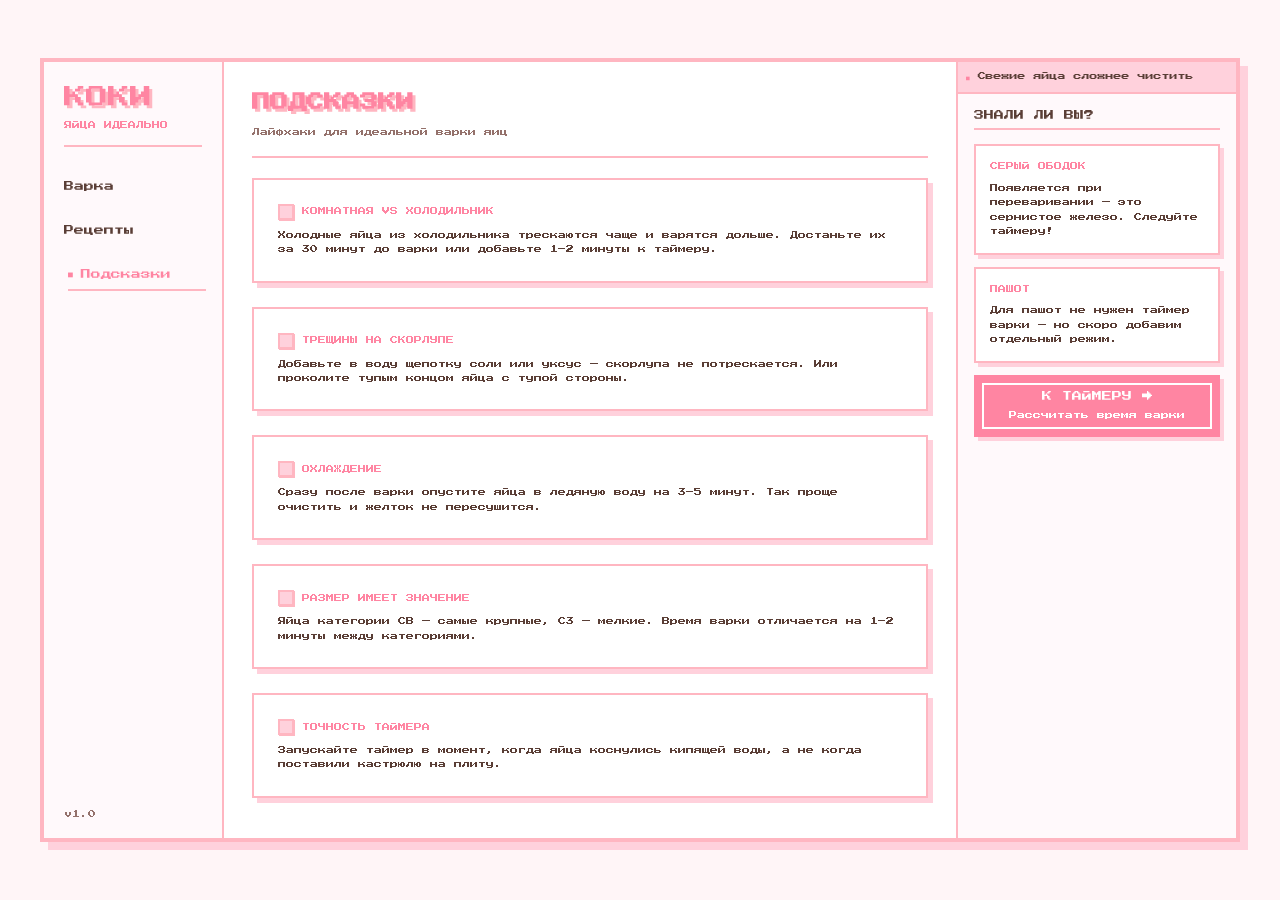
==== hints.html @ 268f778a "v0.1" ====
<!DOCTYPE html>
<html lang="ru">
<head>
  <meta charset="UTF-8">
  <meta name="viewport" content="width=device-width, initial-scale=1.0, viewport-fit=cover">
  <title>КОКИ — Подсказки</title>
  <link rel="stylesheet" href="css/styles.css">
</head>
<body>
  <div class="app">
    <aside class="sidebar">
      <div class="brand">
        <div class="brand-title">КОКИ</div>
        <div class="brand-subtitle">яйца идеально</div>
      </div>
      <a href="index.html" class="nav-link">Варка</a>
      <a href="recipes.html" class="nav-link">Рецепты</a>
      <a href="hints.html" class="nav-link active rounded">Подсказки</a>
      <div class="nav-footer">v1.0</div>
    </aside>

    <main class="main">
      <header class="page-header">
        <h1 class="page-title">Подсказки</h1>
        <p class="page-subtitle">Лайфхаки для идеальной варки яиц</p>
      </header>

      <div class="options" style="grid-template-columns: 1fr;">
        <div class="tip-card" style="box-shadow: 5px 5px 0 #ffd1dc; padding: 24px;">
          <div class="tip-card-title"><span class="icon-slot icon-slot--sm" data-icon="hint-temp" aria-hidden="true"></span>Комнатная vs холодильник</div>
          <p>Холодные яйца из холодильника трескаются чаще и варятся дольше. Достаньте их за 30 минут до варки или добавьте 1–2 минуты к таймеру.</p>
        </div>
        <div class="tip-card" style="box-shadow: 5px 5px 0 #ffd1dc; padding: 24px;">
          <div class="tip-card-title"><span class="icon-slot icon-slot--sm" data-icon="hint-crack" aria-hidden="true"></span>Трещины на скорлупе</div>
          <p>Добавьте в воду щепотку соли или уксус — скорлупа не потрескается. Или проколите тупым концом яйца с тупой стороны.</p>
        </div>
        <div class="tip-card" style="box-shadow: 5px 5px 0 #ffd1dc; padding: 24px;">
          <div class="tip-card-title"><span class="icon-slot icon-slot--sm" data-icon="hint-cool" aria-hidden="true"></span>Охлаждение</div>
          <p>Сразу после варки опустите яйца в ледяную воду на 3–5 минут. Так проще очистить и желток не пересушится.</p>
        </div>
        <div class="tip-card" style="box-shadow: 5px 5px 0 #ffd1dc; padding: 24px;">
          <div class="tip-card-title"><span class="icon-slot icon-slot--sm" data-icon="hint-size" aria-hidden="true"></span>Размер имеет значение</div>
          <p>Яйца категории СВ — самые крупные, С3 — мелкие. Время варки отличается на 1–2 минуты между категориями.</p>
        </div>
        <div class="tip-card" style="box-shadow: 5px 5px 0 #ffd1dc; padding: 24px;">
          <div class="tip-card-title"><span class="icon-slot icon-slot--sm" data-icon="hint-timer" aria-hidden="true"></span>Точность таймера</div>
          <p>Запускайте таймер в момент, когда яйца коснулись кипящей воды, а не когда поставили кастрюлю на плиту.</p>
        </div>
      </div>
    </main>

    <aside class="panel">
      <div class="ticker">
        <div class="ticker-content">
          <span class="ticker-item">Свежие яйца сложнее чистить</span>
          <span class="ticker-item">Яйца старше 7 дней легче очищаются</span>
          <span class="ticker-item">Варите на среднем огне</span>
        </div>
      </div>
      <div class="panel-body">
        <div class="panel-title">Знали ли вы?</div>
        <div class="tip-card">
          <div class="tip-card-title">Серый ободок</div>
          <p>Появляется при переваривании — это сернистое железо. Следуйте таймеру!</p>
        </div>
        <div class="tip-card">
          <div class="tip-card-title">Пашот</div>
          <p>Для пашот не нужен таймер варки — но скоро добавим отдельный режим.</p>
        </div>
        <div class="feature-box">
          <a href="index.html" style="color: #fff; text-decoration: none;">
            <div class="feature-box-title">К таймеру →</div>
            <p>Рассчитать время варки</p>
          </a>
        </div>
      </div>
    </aside>
  </div>
</body>
</html>
---- css/styles.css ----
@import url("https://fonts.googleapis.com/css2?family=Press+Start+2P&display=swap");

*,
*::before,
*::after {
  outline: none;
  box-sizing: border-box;
  margin: 0;
  padding: 0;
}

html {
  -webkit-font-smoothing: none;
  -moz-osx-font-smoothing: unset;
  text-rendering: geometricPrecision;
  overflow-x: hidden;
}

body {
  background-color: #fff5f7;
  font-family: "Press Start 2P", monospace;
  font-size: 10px;
  color: #5a3e36;
  display: flex;
  justify-content: center;
  align-items: center;
  min-height: 100vh;
  min-height: 100dvh;
  width: 100%;
  padding: 2em;
  padding: max(2em, env(safe-area-inset-top)) max(2em, env(safe-area-inset-right)) max(2em, env(safe-area-inset-bottom)) max(2em, env(safe-area-inset-left));
  image-rendering: pixelated;
  overflow-x: hidden;
}

.app {
  background-color: #fff;
  max-width: 1200px;
  width: 100%;
  min-height: 85vh;
  max-height: 820px;
  display: grid;
  grid-template-columns: 180px 1fr 280px;
  position: relative;
  border: 4px solid #ffb6c1;
  border-radius: 0;
  box-shadow: 8px 8px 0 #ffd1dc;
  overflow: hidden;
}

.app::before {
  content: "";
  position: absolute;
  inset: 0;
  background:
    linear-gradient(to right, transparent 97%, rgba(255, 182, 193, 0.35) 97%, rgba(255, 182, 193, 0.35) 100%),
    linear-gradient(to bottom, transparent 97%, rgba(255, 182, 193, 0.35) 97%, rgba(255, 182, 193, 0.35) 100%);
  background-size: 8px 8px;
  pointer-events: none;
  z-index: 1;
}

.app > * {
  position: relative;
  z-index: 2;
}

/* Sidebar */
.sidebar {
  display: flex;
  flex-direction: column;
  height: 100%;
  background-color: #fff9fb;
  border-right: 2px solid #ffb6c1;
  padding: 20px;
}

.nav-link {
  font-family: inherit;
  font-size: 10px;
  text-decoration: none;
  color: #5a3e36;
  display: flex;
  align-items: center;
  letter-spacing: 0;
  padding: 10px 0;
  border-bottom: 2px solid transparent;
  transition: color 0.1s steps(1);
}

.nav-link:hover {
  border-bottom-color: #ffb6c1;
  color: #ff85a2;
  transform: translateX(4px);
}

.nav-link + .nav-link {
  margin-top: 12px;
}

.nav-link.active {
  color: #ff85a2;
  border-bottom-color: #ffb6c1;
  transform: translateX(4px);
}

.nav-link.active::before,
.nav-link.rounded::before {
  content: "■";
  margin-right: 8px;
  font-size: 8px;
  color: #ff85a2;
}

.brand {
  margin-bottom: 24px;
  padding-bottom: 16px;
  border-bottom: 2px solid #ffb6c1;
}

.brand-title {
  font-size: 22px;
  font-family: inherit;
  line-height: 1.4;
  text-transform: uppercase;
  color: #ff85a2;
  text-shadow: 3px 3px 0 #ffb6c1;
}

.brand-subtitle {
  font-family: inherit;
  text-transform: uppercase;
  font-size: 8px;
  color: #ff85a2;
  margin-top: 8px;
}

.nav-footer {
  margin-top: auto;
  font-family: inherit;
  font-size: 8px;
  color: #94716b;
}

/* Main */
.main {
  padding: 28px;
  overflow-y: auto;
  display: flex;
  flex-direction: column;
}

.page-header {
  border-bottom: 2px solid #ffb6c1;
  padding-bottom: 16px;
  margin-bottom: 20px;
}

.page-title {
  font-size: 18px;
  font-family: inherit;
  text-transform: uppercase;
  color: #ff85a2;
  text-shadow: 3px 3px 0 #ffb6c1;
  line-height: 1.4;
}

.page-subtitle {
  font-size: 8px;
  margin-top: 10px;
  color: #94716b;
  line-height: 1.8;
}

/* Steps */
.steps {
  display: flex;
  gap: 4px;
  margin-bottom: 24px;
}

.step-dot {
  flex: 1;
  height: 8px;
  background-color: #ffd1dc;
  border-radius: 0;
  transition: background-color 0.1s steps(1);
}

.step-dot.done,
.step-dot.active {
  background-color: #ff85a2;
}

.step-label {
  font-family: inherit;
  font-size: 8px;
  text-transform: uppercase;
  color: #ff85a2;
  margin-bottom: 14px;
}

/* Option cards */
.options {
  display: grid;
  gap: 12px;
}

.options.cols-3 {
  grid-template-columns: repeat(3, 1fr);
}

.options.cols-5 {
  grid-template-columns: repeat(5, 1fr);
}

.options.cols-2 {
  grid-template-columns: repeat(2, 1fr);
}

.option-card {
  background-color: #fff9fb;
  border: 2px solid #ffb6c1;
  border-radius: 0;
  padding: 20px 12px;
  text-align: center;
  cursor: pointer;
  transition: transform 0.1s steps(1), border-color 0.1s steps(1);
  box-shadow: 4px 4px 0 #ffd1dc;
  font-family: inherit;
  color: inherit;
}

.option-card:hover {
  transform: translate(-2px, -2px);
  box-shadow: 6px 6px 0 #ffd1dc;
  border-color: #ff85a2;
}

.option-card.selected {
  background-color: #ff85a2;
  border-color: #ff85a2;
  color: #fff;
  box-shadow: 4px 4px 0 #ffb6c1;
}

.option-card .option-image {
  display: block;
  width: 96px;
  height: 96px;
  margin: 0 auto 12px;
  object-fit: contain;
  border: 2px solid #ffb6c1;
  background-color: #fff;
  box-shadow: 2px 2px 0 #ffb6c1;
  image-rendering: pixelated;
  image-rendering: crisp-edges;
}

.option-card.selected .option-image {
  border-color: #fff;
  box-shadow: 2px 2px 0 rgba(255, 255, 255, 0.4);
}

/* Заглушки иконок */
.icon-slot {
  display: block;
  width: 32px;
  height: 32px;
  margin: 0 auto 10px;
  border: 2px solid #ffb6c1;
  background-color: #ffd1dc;
  box-shadow: 2px 2px 0 #ffb6c1;
  flex-shrink: 0;
  image-rendering: pixelated;
}

.icon-slot--sm {
  display: inline-block;
  width: 16px;
  height: 16px;
  margin: 0 8px 0 0;
  vertical-align: middle;
  box-shadow: 1px 1px 0 #ffb6c1;
}

.icon-slot--lg {
  width: 48px;
  height: 48px;
  margin-bottom: 16px;
  box-shadow: 3px 3px 0 #ffb6c1;
}

.option-card.selected .icon-slot {
  border-color: #fff;
  background-color: rgba(255, 255, 255, 0.2);
  box-shadow: 2px 2px 0 rgba(255, 255, 255, 0.35);
}

.option-card .option-name {
  font-family: inherit;
  font-size: 10px;
  text-transform: uppercase;
  line-height: 1.6;
}

.option-card .option-desc {
  font-size: 8px;
  margin-top: 6px;
  opacity: 0.9;
  line-height: 1.6;
}

.option-card.selected .option-desc {
  color: rgba(255, 255, 255, 0.95);
}

.option-card.size-card {
  padding: 16px 8px;
}

.option-card.size-card .option-name {
  font-size: 14px;
}

/* Navigation buttons */
.wizard-nav {
  display: flex;
  justify-content: space-between;
  align-items: center;
  margin-top: auto;
  padding-top: 20px;
}

.btn {
  font-family: inherit;
  font-size: 10px;
  text-transform: uppercase;
  padding: 12px 20px;
  border-radius: 0;
  cursor: pointer;
  transition: transform 0.1s steps(1), background-color 0.1s steps(1);
  border: 2px solid transparent;
}

.btn-primary {
  background-color: #ff85a2;
  color: #fff;
  border-color: #ff85a2;
  box-shadow: 4px 4px 0 #ffd1dc;
}

.btn-primary:hover:not(:disabled) {
  background-color: #fff;
  color: #ff85a2;
  transform: translate(-2px, -2px);
  box-shadow: 6px 6px 0 #ffd1dc;
}

.btn-primary:disabled {
  opacity: 0.4;
  cursor: not-allowed;
}

.btn-secondary {
  background-color: #fff;
  color: #5a3e36;
  border: 2px solid #ffb6c1;
  box-shadow: 3px 3px 0 #ffd1dc;
}

.btn-secondary:hover {
  border-color: #ff85a2;
  color: #ff85a2;
  transform: translate(-2px, -2px);
}

/* Result screen */
.result-screen {
  display: flex;
  flex-direction: column;
  align-items: center;
  gap: 20px;
  flex: 1;
}

.result-summary {
  width: 100%;
  background-color: #fff9fb;
  border: 2px solid #ffb6c1;
  border-radius: 0;
  padding: 16px;
  box-shadow: 4px 4px 0 #ffd1dc;
}

.summary-row {
  display: flex;
  justify-content: space-between;
  padding: 8px 0;
  border-bottom: 2px solid #ffd1dc;
  font-size: 8px;
  line-height: 1.6;
}

.summary-row:last-child {
  border-bottom: none;
}

.summary-label {
  font-family: inherit;
  text-transform: uppercase;
  color: #94716b;
}

.summary-value {
  text-transform: uppercase;
}

.result-time {
  text-align: center;
}

.result-time-label {
  font-family: inherit;
  font-size: 8px;
  text-transform: uppercase;
  color: #94716b;
  margin-bottom: 8px;
}

.result-time-value {
  font-family: inherit;
  font-size: 28px;
  color: #ff85a2;
  text-shadow: 4px 4px 0 #ffb6c1;
  line-height: 1.4;
}

.result-time-hint {
  font-size: 8px;
  color: #94716b;
  margin-top: 8px;
  line-height: 1.6;
}

.result-actions {
  display: flex;
  gap: 10px;
  flex-wrap: wrap;
  justify-content: center;
}

/* Right panel */
.panel {
  border-left: 2px solid #ffb6c1;
  display: flex;
  flex-direction: column;
  background-color: #fff9fb;
  overflow: hidden;
}

.ticker {
  font-family: inherit;
  font-size: 8px;
  background-color: #ffd1dc;
  color: #5a3e36;
  padding: 10px 0;
  white-space: nowrap;
  overflow: hidden;
  flex-shrink: 0;
  border-bottom: 2px solid #ffb6c1;
}

.ticker-content {
  display: inline-block;
  animation: ticker 25s linear infinite;
}

@keyframes ticker {
  0% { transform: translateX(100%); }
  100% { transform: translateX(-100%); }
}

.ticker-item {
  display: inline-block;
  margin-right: 32px;
}

.ticker-item::before {
  content: "■";
  margin: 0 8px;
  font-size: 6px;
  color: #ff85a2;
}

.panel-body {
  padding: 16px;
  overflow-y: auto;
  flex: 1;
}

.panel-title {
  font-family: inherit;
  font-size: 10px;
  text-transform: uppercase;
  color: #5a3e36;
  border-bottom: 2px solid #ffb6c1;
  padding-bottom: 8px;
  margin-bottom: 14px;
}

.tip-card {
  background-color: #fff;
  border: 2px solid #ffb6c1;
  border-radius: 0;
  padding: 14px;
  margin-bottom: 12px;
  box-shadow: 4px 4px 0 #ffd1dc;
}

.tip-card-title {
  font-family: inherit;
  font-size: 8px;
  color: #ff85a2;
  text-transform: uppercase;
  margin-bottom: 8px;
  line-height: 1.6;
  display: flex;
  align-items: center;
}

.tip-card p {
  font-size: 8px;
  line-height: 1.8;
  color: #5a3e36;
}

.feature-box {
  background-color: #ff85a2;
  color: #fff;
  padding: 16px;
  border-radius: 0;
  text-align: center;
  margin-top: auto;
  position: relative;
  box-shadow: 4px 4px 0 #ffd1dc;
}

.feature-box::after {
  content: "";
  position: absolute;
  inset: 8px;
  border: 2px solid #fff;
  pointer-events: none;
}

.feature-box-title {
  font-family: inherit;
  font-size: 10px;
  text-transform: uppercase;
  margin-bottom: 8px;
}

.feature-box p {
  font-size: 8px;
  line-height: 1.6;
}

/* Placeholder pages */
.placeholder-content {
  flex: 1;
  display: flex;
  flex-direction: column;
  align-items: center;
  justify-content: center;
  text-align: center;
  padding: 36px 16px;
}

.placeholder-title {
  font-family: inherit;
  font-size: 14px;
  color: #ff85a2;
  text-transform: uppercase;
  margin-bottom: 12px;
}

.placeholder-text {
  color: #94716b;
  max-width: 42ch;
  line-height: 1.8;
  font-size: 8px;
}

.coming-soon {
  display: inline-block;
  margin-top: 16px;
  font-family: inherit;
  font-size: 8px;
  background-color: #ffd1dc;
  color: #5a3e36;
  padding: 8px 12px;
  border-radius: 0;
  border: 2px solid #ff85a2;
  box-shadow: 3px 3px 0 #ffb6c1;
}

.hidden {
  display: none !important;
}

/* Responsive */
@media screen and (max-width: 960px) {
  .app {
    grid-template-columns: 160px 1fr;
    max-height: none;
  }

  .panel {
    display: none;
  }

  .options.cols-3 {
    grid-template-columns: repeat(2, 1fr);
  }

  .options.cols-5 {
    grid-template-columns: repeat(3, 1fr);
  }
}

@media screen and (max-width: 600px) {
  body {
    padding: 0;
    padding-top: env(safe-area-inset-top);
    padding-bottom: env(safe-area-inset-bottom);
    align-items: stretch;
  }

  .app {
    grid-template-columns: 1fr;
    min-height: 100vh;
    min-height: 100dvh;
    max-height: none;
    height: auto;
    border-radius: 0;
    border-left: none;
    border-right: none;
    border-top: none;
    border-bottom: none;
    box-shadow: none;
  }

  .sidebar {
    display: grid;
    grid-template-columns: repeat(3, 1fr);
    gap: 8px;
    border-right: none;
    border-bottom: 2px solid #ffb6c1;
    padding: 12px;
    padding-top: max(12px, env(safe-area-inset-top));
  }

  .brand {
    grid-column: 1 / -1;
    margin-bottom: 4px;
    padding-bottom: 10px;
  }

  .brand-title {
    font-size: 16px;
  }

  .nav-link {
    justify-content: center;
    min-height: 44px;
    padding: 10px 6px;
    margin-top: 0 !important;
    border: 2px solid #ffd1dc;
    background-color: #fff;
  }

  .nav-link.active::before,
  .nav-link.rounded::before {
    display: none;
  }

  .nav-footer {
    display: none;
  }

  .main {
    padding: 16px 12px;
    padding-bottom: max(16px, env(safe-area-inset-bottom));
    overflow-y: visible;
  }

  .page-header {
    margin-bottom: 16px;
  }

  .page-title {
    font-size: 14px;
  }

  .page-subtitle {
    font-size: 8px;
    line-height: 1.6;
  }

  .options.cols-2 {
    grid-template-columns: 1fr;
  }

  .options.cols-3 {
    grid-template-columns: 1fr;
  }

  .options.cols-5 {
    grid-template-columns: repeat(2, 1fr);
  }

  .option-card {
    padding: 16px 12px;
    min-height: 44px;
  }

  .option-card .option-image {
    width: 72px;
    height: 72px;
  }

  .wizard-nav {
    flex-direction: column-reverse;
    gap: 10px;
    padding-bottom: env(safe-area-inset-bottom);
  }

  .wizard-nav .btn {
    width: 100%;
    min-height: 44px;
    text-align: center;
    justify-content: center;
  }

  .result-screen {
    gap: 16px;
  }

  .result-summary {
    padding: 12px;
  }

  .summary-row {
    flex-direction: column;
    gap: 4px;
    align-items: flex-start;
  }

  .result-time-value {
    font-size: 20px;
  }

  .result-actions .btn {
    width: 100%;
    min-height: 44px;
  }
}

@media screen and (max-width: 360px) {
  .options.cols-5 {
    grid-template-columns: 1fr;
  }

  .brand-title {
    font-size: 14px;
  }

  .nav-link {
    font-size: 8px;
    padding: 10px 4px;
  }
}
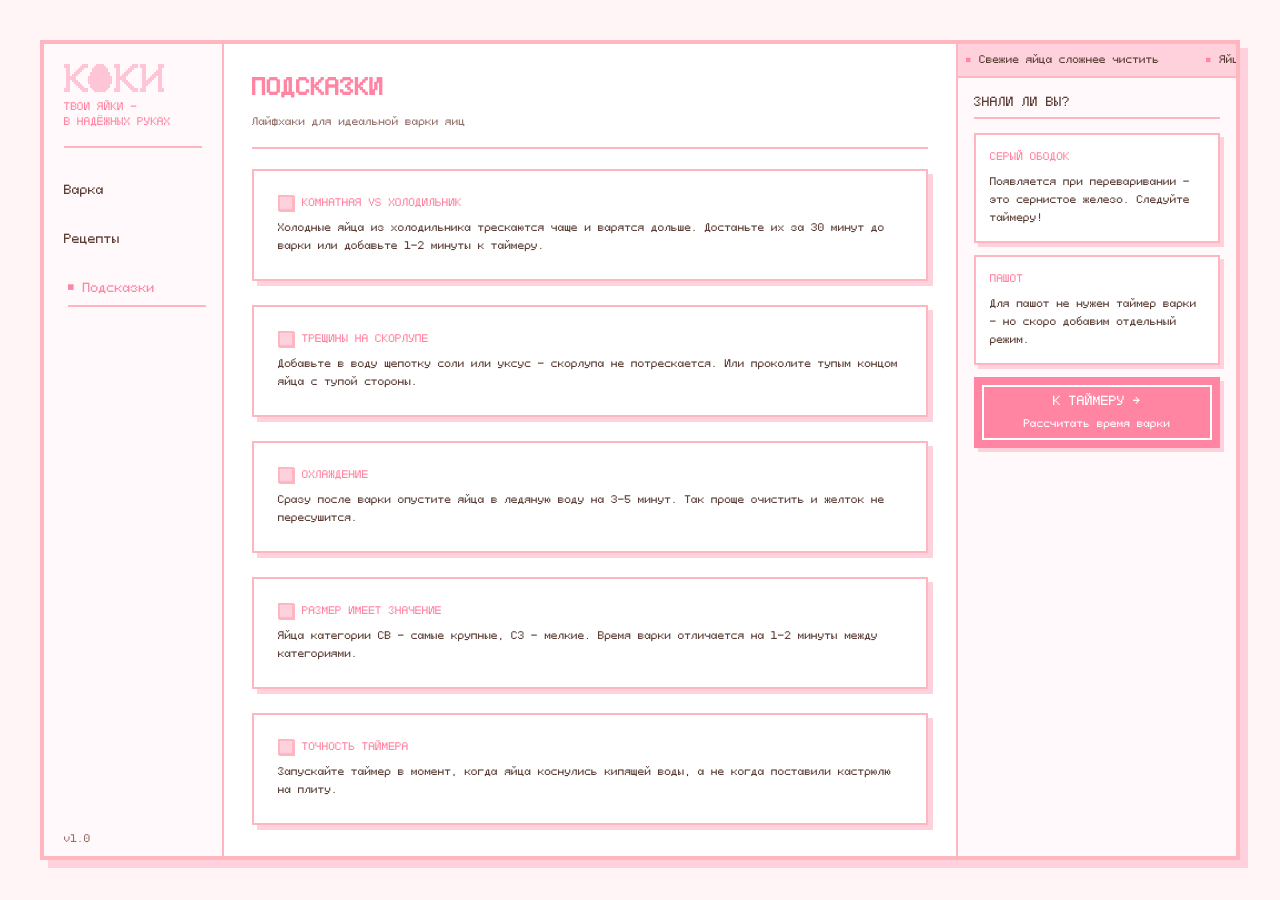
==== commit 49dddea6: "706" ====
--- a/hints.html
+++ b/hints.html
@@ -10,8 +10,8 @@
   <div class="app">
     <aside class="sidebar">
       <div class="brand">
-        <div class="brand-title">КОКИ</div>
-        <div class="brand-subtitle">яйца идеально</div>
+        <img class="brand-title" src="assets/logo.png" alt="КОКИ">
+        <div class="brand-subtitle">ТВОИ ЯЙКИ —<br>В НАДЁЖНЫХ РУКАХ</div>
       </div>
       <a href="index.html" class="nav-link">Варка</a>
       <a href="recipes.html" class="nav-link">Рецепты</a>
--- a/css/styles.css
+++ b/css/styles.css
@@ -1,4 +1,10 @@
-@import url("https://fonts.googleapis.com/css2?family=Press+Start+2P&display=swap");
+@font-face {
+  font-family: "Koki";
+  src: url("../assets/font.woff2") format("woff2");
+  font-weight: normal;
+  font-style: normal;
+  font-display: swap;
+}
 
 *,
 *::before,
@@ -10,6 +16,7 @@
 }
 
 html {
+  font-family: "Koki";
   -webkit-font-smoothing: none;
   -moz-osx-font-smoothing: unset;
   text-rendering: geometricPrecision;
@@ -18,8 +25,8 @@
 
 body {
   background-color: #fff5f7;
-  font-family: "Press Start 2P", monospace;
-  font-size: 10px;
+  font-family: inherit;
+  font-size: 12px;
   color: #5a3e36;
   display: flex;
   justify-content: center;
@@ -48,7 +55,96 @@
   overflow: hidden;
 }
 
-.app::before {
+.app > * {
+  position: relative;
+  z-index: 2;
+}
+
+/* Sidebar */
+.sidebar {
+  display: flex;
+  flex-direction: column;
+  height: 100%;
+  background-color: #fff9fb;
+  border-right: 2px solid #ffb6c1;
+  padding: 20px;
+}
+
+.nav-link {
+  font-family: inherit;
+  font-size: 12px;
+  text-decoration: none;
+  color: #5a3e36;
+  display: flex;
+  align-items: center;
+  letter-spacing: 0;
+  padding: 10px 0;
+  border-bottom: 2px solid transparent;
+  transition: color 0.1s steps(1);
+}
+
+.nav-link:hover {
+  border-bottom-color: #ffb6c1;
+  color: #ff85a2;
+  transform: translateX(4px);
+}
+
+.nav-link + .nav-link {
+  margin-top: 12px;
+}
+
+.nav-link.active {
+  color: #ff85a2;
+  border-bottom-color: #ffb6c1;
+  transform: translateX(4px);
+}
+
+.nav-link.active::before,
+.nav-link.rounded::before {
+  content: "■";
+  margin-right: 8px;
+  font-size: 10px;
+  color: #ff85a2;
+}
+
+.brand {
+  margin-bottom: 24px;
+  padding-bottom: 16px;
+  border-bottom: 2px solid #ffb6c1;
+}
+
+.brand-title {
+  display: block;
+  height: auto;
+  max-height: 28px;
+  width: auto;
+}
+
+.brand-subtitle {
+  font-family: inherit;
+  font-size: 10px;
+  color: #ff85a2;
+  margin-top: 8px;
+  line-height: 1.5;
+}
+
+.nav-footer {
+  margin-top: auto;
+  font-family: inherit;
+  font-size: 10px;
+  color: #94716b;
+}
+
+/* Main */
+.main {
+  position: relative;
+  padding: 28px;
+  overflow-y: auto;
+  display: flex;
+  flex-direction: column;
+}
+
+.main::before {
   content: "";
   position: absolute;
   inset: 0;
@@ -57,97 +153,12 @@
     linear-gradient(to bottom, transparent 97%, rgba(255, 182, 193, 0.35) 97%, rgba(255, 182, 193, 0.35) 100%);
   background-size: 8px 8px;
   pointer-events: none;
+  z-index: 0;
+}
+
+.main > * {
+  position: relative;
   z-index: 1;
-}
-
-.app > * {
-  position: relative;
-  z-index: 2;
-}
-
-/* Sidebar */
-.sidebar {
-  display: flex;
-  flex-direction: column;
-  height: 100%;
-  background-color: #fff9fb;
-  border-right: 2px solid #ffb6c1;
-  padding: 20px;
-}
-
-.nav-link {
-  font-family: inherit;
-  font-size: 10px;
-  text-decoration: none;
-  color: #5a3e36;
-  display: flex;
-  align-items: center;
-  letter-spacing: 0;
-  padding: 10px 0;
-  border-bottom: 2px solid transparent;
-  transition: color 0.1s steps(1);
-}
-
-.nav-link:hover {
-  border-bottom-color: #ffb6c1;
-  color: #ff85a2;
-  transform: translateX(4px);
-}
-
-.nav-link + .nav-link {
-  margin-top: 12px;
-}
-
-.nav-link.active {
-  color: #ff85a2;
-  border-bottom-color: #ffb6c1;
-  transform: translateX(4px);
-}
-
-.nav-link.active::before,
-.nav-link.rounded::before {
-  content: "■";
-  margin-right: 8px;
-  font-size: 8px;
-  color: #ff85a2;
-}
-
-.brand {
-  margin-bottom: 24px;
-  padding-bottom: 16px;
-  border-bottom: 2px solid #ffb6c1;
-}
-
-.brand-title {
-  font-size: 22px;
-  font-family: inherit;
-  line-height: 1.4;
-  text-transform: uppercase;
-  color: #ff85a2;
-  text-shadow: 3px 3px 0 #ffb6c1;
-}
-
-.brand-subtitle {
-  font-family: inherit;
-  text-transform: uppercase;
-  font-size: 8px;
-  color: #ff85a2;
-  margin-top: 8px;
-}
-
-.nav-footer {
-  margin-top: auto;
-  font-family: inherit;
-  font-size: 8px;
-  color: #94716b;
-}
-
-/* Main */
-.main {
-  padding: 28px;
-  overflow-y: auto;
-  display: flex;
-  flex-direction: column;
 }
 
 .page-header {
@@ -157,16 +168,15 @@
 }
 
 .page-title {
-  font-size: 18px;
-  font-family: inherit;
-  text-transform: uppercase;
-  color: #ff85a2;
-  text-shadow: 3px 3px 0 #ffb6c1;
+  font-size: 22px;
+  font-family: inherit;
+  text-transform: uppercase;
+  color: #ff85a2;
   line-height: 1.4;
 }
 
 .page-subtitle {
-  font-size: 8px;
+  font-size: 10px;
   margin-top: 10px;
   color: #94716b;
   line-height: 1.8;
@@ -194,7 +204,7 @@
 
 .step-label {
   font-family: inherit;
-  font-size: 8px;
+  font-size: 10px;
   text-transform: uppercase;
   color: #ff85a2;
   margin-bottom: 14px;
@@ -299,13 +309,13 @@
 
 .option-card .option-name {
   font-family: inherit;
-  font-size: 10px;
+  font-size: 12px;
   text-transform: uppercase;
   line-height: 1.6;
 }
 
 .option-card .option-desc {
-  font-size: 8px;
+  font-size: 10px;
   margin-top: 6px;
   opacity: 0.9;
   line-height: 1.6;
@@ -320,7 +330,7 @@
 }
 
 .option-card.size-card .option-name {
-  font-size: 14px;
+  font-size: 17px;
 }
 
 /* Navigation buttons */
@@ -334,7 +344,7 @@
 
 .btn {
   font-family: inherit;
-  font-size: 10px;
+  font-size: 12px;
   text-transform: uppercase;
   padding: 12px 20px;
   border-radius: 0;
@@ -398,7 +408,7 @@
   justify-content: space-between;
   padding: 8px 0;
   border-bottom: 2px solid #ffd1dc;
-  font-size: 8px;
+  font-size: 10px;
   line-height: 1.6;
 }
 
@@ -422,7 +432,7 @@
 
 .result-time-label {
   font-family: inherit;
-  font-size: 8px;
+  font-size: 10px;
   text-transform: uppercase;
   color: #94716b;
   margin-bottom: 8px;
@@ -430,16 +440,16 @@
 
 .result-time-value {
   font-family: inherit;
-  font-size: 28px;
-  color: #ff85a2;
-  text-shadow: 4px 4px 0 #ffb6c1;
+  font-size: 34px;
+  color: #ff85a2;
   line-height: 1.4;
 }
 
 .result-time-hint {
-  font-size: 8px;
+  font-size: 10px;
   color: #94716b;
   margin-top: 8px;
+  margin-bottom: 0;
   line-height: 1.6;
 }
 
@@ -461,7 +471,7 @@
 
 .ticker {
   font-family: inherit;
-  font-size: 8px;
+  font-size: 10px;
   background-color: #ffd1dc;
   color: #5a3e36;
   padding: 10px 0;
@@ -489,7 +499,7 @@
 .ticker-item::before {
   content: "■";
   margin: 0 8px;
-  font-size: 6px;
+  font-size: 8px;
   color: #ff85a2;
 }
 
@@ -501,7 +511,7 @@
 
 .panel-title {
   font-family: inherit;
-  font-size: 10px;
+  font-size: 12px;
   text-transform: uppercase;
   color: #5a3e36;
   border-bottom: 2px solid #ffb6c1;
@@ -520,7 +530,7 @@
 
 .tip-card-title {
   font-family: inherit;
-  font-size: 8px;
+  font-size: 10px;
   color: #ff85a2;
   text-transform: uppercase;
   margin-bottom: 8px;
@@ -530,7 +540,7 @@
 }
 
 .tip-card p {
-  font-size: 8px;
+  font-size: 10px;
   line-height: 1.8;
   color: #5a3e36;
 }
@@ -556,13 +566,13 @@
 
 .feature-box-title {
   font-family: inherit;
-  font-size: 10px;
+  font-size: 12px;
   text-transform: uppercase;
   margin-bottom: 8px;
 }
 
 .feature-box p {
-  font-size: 8px;
+  font-size: 10px;
   line-height: 1.6;
 }
 
@@ -579,7 +589,7 @@
 
 .placeholder-title {
   font-family: inherit;
-  font-size: 14px;
+  font-size: 17px;
   color: #ff85a2;
   text-transform: uppercase;
   margin-bottom: 12px;
@@ -589,14 +599,14 @@
   color: #94716b;
   max-width: 42ch;
   line-height: 1.8;
-  font-size: 8px;
+  font-size: 10px;
 }
 
 .coming-soon {
   display: inline-block;
   margin-top: 16px;
   font-family: inherit;
-  font-size: 8px;
+  font-size: 10px;
   background-color: #ffd1dc;
   color: #5a3e36;
   padding: 8px 12px;
@@ -668,7 +678,7 @@
   }
 
   .brand-title {
-    font-size: 16px;
+    max-height: 22px;
   }
 
   .nav-link {
@@ -700,11 +710,11 @@
   }
 
   .page-title {
-    font-size: 14px;
+    font-size: 17px;
   }
 
   .page-subtitle {
-    font-size: 8px;
+    font-size: 10px;
     line-height: 1.6;
   }
 
@@ -758,7 +768,7 @@
   }
 
   .result-time-value {
-    font-size: 20px;
+    font-size: 26px;
   }
 
   .result-actions .btn {
@@ -773,11 +783,11 @@
   }
 
   .brand-title {
-    font-size: 14px;
+    max-height: 18px;
   }
 
   .nav-link {
-    font-size: 8px;
+    font-size: 10px;
     padding: 10px 4px;
   }
 }
